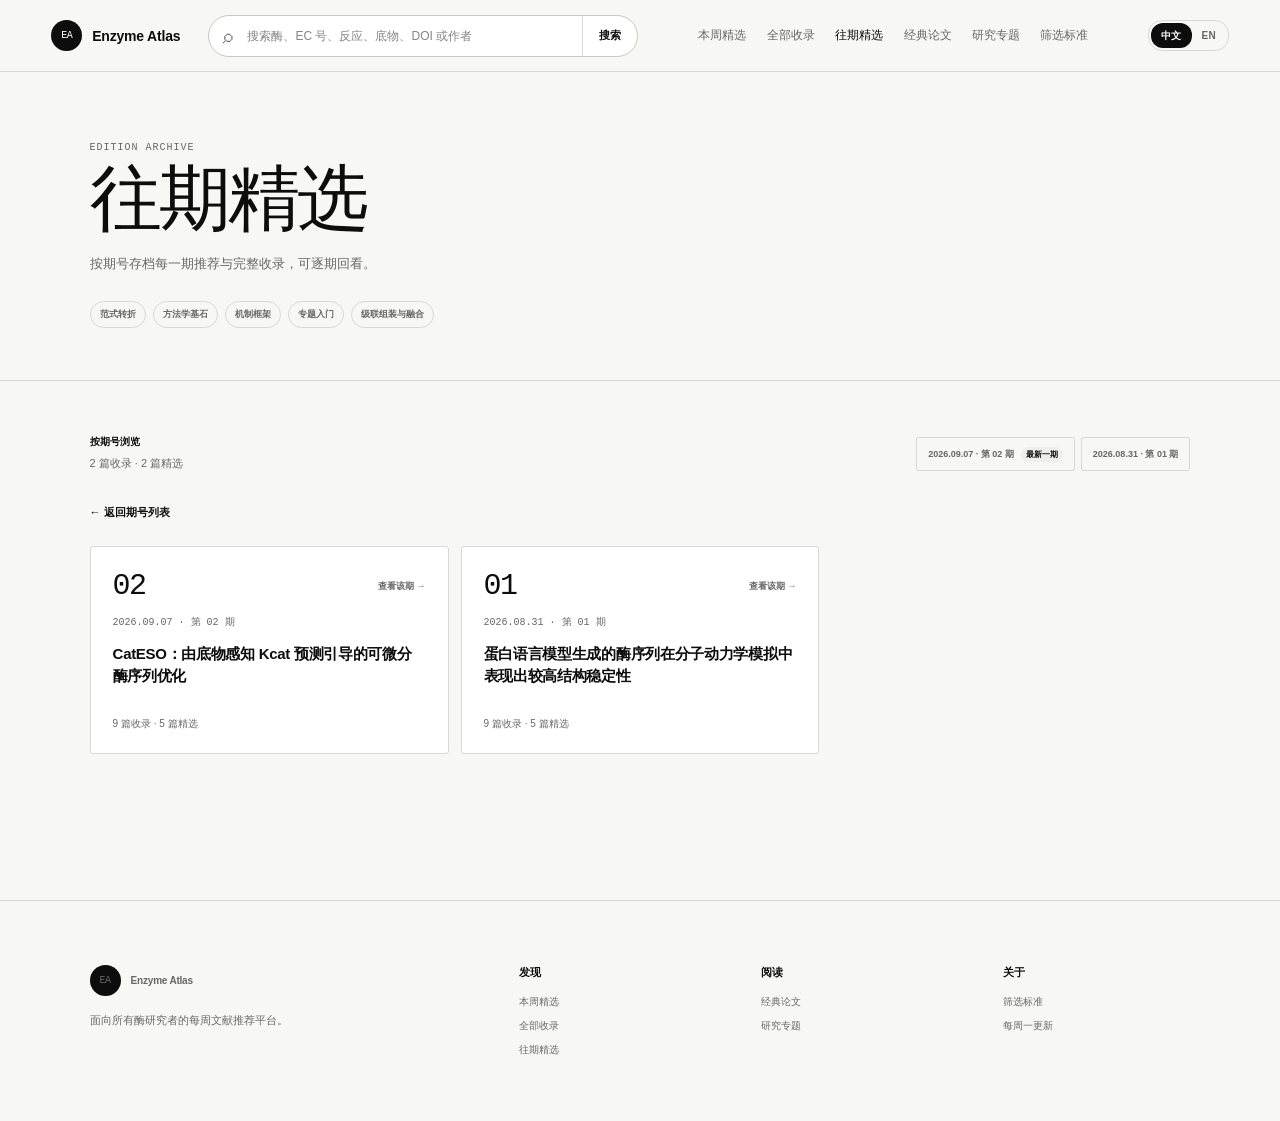
==== archive.html @ 98eb0176 "Add bilingual zh/en runtime, edition numbering and past-edition archive" ====
<!doctype html>
<html lang="zh-CN">
<head>
  <meta charset="UTF-8">
  <meta name="viewport" content="width=device-width, initial-scale=1.0">
  <meta name="description" content="按期号回看 Enzyme Atlas 每一期的编辑精选与完整收录。">
  <title>往期精选 | Enzyme Atlas</title>
  <link rel="icon" href="data:,">
  <link rel="stylesheet" href="styles.css">
  <script src="i18n.js"></script>
</head>
<body data-page="archive">
  <header class="topbar">
    <a class="brand" href="index.html" aria-label="Enzyme Atlas 首页" data-i18n-aria="brand_aria"><span class="brand-mark" aria-hidden="true">EA</span><span>Enzyme Atlas</span></a>
    <form class="site-search" action="search.html" role="search"><span class="search-icon" aria-hidden="true">⌕</span><input name="q" type="search" placeholder="搜索酶、EC 号、反应、底物、DOI 或作者" aria-label="全站文献搜索" data-i18n-placeholder="search_placeholder" data-i18n-aria="search_aria"><button data-i18n="search_button">搜索</button></form>
    <nav class="main-nav" aria-label="主导航" data-i18n-aria="nav_aria"><a href="index.html#latest" data-i18n="nav_home">本周精选</a><a href="index.html#all-papers" data-i18n="nav_all">全部收录</a><a class="active" href="archive.html" data-i18n="nav_editions">往期精选</a><a href="classics.html" data-i18n="nav_classics">经典论文</a><a href="topics.html" data-i18n="nav_topics">研究专题</a><a href="index.html#method" data-i18n="nav_method">筛选标准</a></nav>
    <div class="header-actions"><span class="lang-slot" data-lang-slot></span></div>
  </header>

  <main class="subpage-main archive-page">
    <header class="subpage-hero"><div><p class="eyebrow" data-i18n="archive_eyebrow">EDITION ARCHIVE</p><h1 data-i18n="archive_title">往期精选</h1><p data-i18n="archive_desc">按期号存档每一期推荐与完整收录，可逐期回看。</p><div class="classic-rule"><span data-i18n="rule_paradigm">范式转折</span><span data-i18n="rule_method">方法学基石</span><span data-i18n="rule_mechanism">机制框架</span><span data-i18n="rule_primer">专题入门</span><span data-i18n="rule_cascade">级联组装与融合</span></div></div></header>
    <section class="subpage-content">
      <div class="archive-toolbar">
        <div><span class="toolbar-label" data-i18n="archive_switch_label">按期号浏览</span><p class="classic-count" id="archiveStatus" aria-live="polite" data-i18n="archive_loading">正在载入期号数据…</p></div>
        <nav class="classic-filters" id="editionSwitcher" aria-label="往期期号"></nav>
      </div>
      <p class="archive-viewing" id="archiveViewing" hidden></p>
      <a class="archive-back" id="archiveBack" href="archive.html" hidden data-i18n="archive_back">← 返回期号列表</a>
      <p class="archive-note" id="archiveNote" hidden data-i18n="archive_readonly_note">往期内容为存档视图，收藏与阅读清单请回到首页当期使用。</p>

      <section class="edition-grid" id="archiveList"></section>

      <div id="archiveDetail" hidden>
        <section class="section featured-section"><div class="section-heading"><div><p class="eyebrow" data-i18n="featured_eyebrow">CURATED THIS WEEK</p><h2 id="archiveFeaturedTitle"></h2></div></div><div class="feature-grid" id="archiveFeatured"></div></section>
        <section class="section paper-section"><div class="section-heading paper-heading"><div><p class="eyebrow" data-i18n="intake_eyebrow">COMPLETE INTAKE</p><h2 id="archiveIntakeTitle" data-i18n="archive_intake_title">该期全部收录</h2></div></div><p class="result-count" id="archiveCount"></p><div class="paper-list" id="archivePapers"></div></section>
        <section class="section observation-section"><div class="section-heading"><div><p class="eyebrow" data-i18n="obs_eyebrow">EDITORIAL NOTES</p><h2 data-i18n="archive_obs_title">该期领域观察</h2></div></div><div class="observation-grid" id="archiveObservations"></div></section>
      </div>
    </section>
  </main>

  <footer class="site-footer"><div class="footer-brand"><a class="brand" href="index.html"><span class="brand-mark" aria-hidden="true">EA</span><span>Enzyme Atlas</span></a><p data-i18n="footer_desc">面向所有酶研究者的每周文献推荐平台。</p></div><div><strong data-i18n="footer_discover">发现</strong><a href="index.html#latest" data-i18n="nav_home">本周精选</a><a href="index.html#all-papers" data-i18n="nav_all">全部收录</a><a href="archive.html" data-i18n="nav_editions">往期精选</a></div><div><strong data-i18n="footer_reading">阅读</strong><a href="classics.html" data-i18n="nav_classics">经典论文</a><a href="topics.html" data-i18n="nav_topics">研究专题</a></div><div><strong data-i18n="footer_about">关于</strong><a href="index.html#method" data-i18n="nav_method">筛选标准</a><span data-i18n="footer_weekly">每周一更新</span></div></footer>
  <script src="archive.js"></script>
</body>
</html>
---- styles.css ----
:root {
  --ink: #0d0d0d;
  --paper: #f7f7f5;
  --surface: #ffffff;
  --surface-soft: #eeeeec;
  --line: #d8d8d4;
  --line-dark: #2f2f2f;
  --muted: #676767;
  --subtle: #969696;
  --green: #0d0d0d;
  --lime: #0d0d0d;
  --orange: #0d0d0d;
  --max-width: 1440px;
}

* { box-sizing: border-box; }
html { scroll-behavior: smooth; }
body {
  margin: 0;
  background: var(--paper);
  color: var(--ink);
  font-family: "Segoe UI", "Microsoft YaHei", Arial, sans-serif;
  -webkit-font-smoothing: antialiased;
}
button, input, select { font: inherit; }
button { cursor: pointer; }
a { color: inherit; }
h1, h2, h3, p { margin-top: 0; }
:focus-visible { outline: 2px solid var(--ink); outline-offset: 3px; }

.topbar {
  min-height: 72px;
  padding: 11px clamp(20px, 4vw, 64px);
  display: grid;
  grid-template-columns: auto minmax(270px, 430px) 1fr auto;
  align-items: center;
  gap: clamp(16px, 2.2vw, 34px);
  border-bottom: 1px solid var(--line);
  background: rgba(247, 247, 245, .96);
  position: sticky;
  top: 0;
  z-index: 20;
  backdrop-filter: blur(14px);
}
.brand {
  display: inline-flex;
  align-items: center;
  gap: 10px;
  color: var(--ink);
  font-size: 14px;
  font-weight: 700;
  letter-spacing: -.2px;
  text-decoration: none;
  white-space: nowrap;
}
.brand-mark {
  width: 31px;
  height: 31px;
  display: grid;
  place-items: center;
  border-radius: 50%;
  background: var(--ink);
  color: #fff;
  font: 500 10px "DM Mono", monospace;
  letter-spacing: -.5px;
}
.site-search {
  height: 42px;
  display: grid;
  grid-template-columns: 36px minmax(0, 1fr) auto;
  align-items: center;
  border: 1px solid #c7c7c3;
  border-radius: 22px;
  background: var(--surface);
  overflow: hidden;
  transition: border-color .18s, box-shadow .18s;
}
.site-search:focus-within { border-color: var(--ink); box-shadow: 0 0 0 1px var(--ink); }
.search-icon, .site-search > span { padding-left: 14px; color: var(--muted); font-size: 19px; line-height: 1; }
.site-search input { width: 100%; min-width: 0; border: 0; outline: 0; background: transparent; color: var(--ink); font-size: 12px; }
.site-search input::placeholder { color: #858585; }
.site-search button { height: 100%; padding: 0 16px; border: 0; border-left: 1px solid var(--line); background: transparent; color: var(--ink); font-size: 11px; font-weight: 700; }
.site-search button:hover { background: var(--ink); color: #fff; }
.main-nav { display: flex; justify-content: center; gap: clamp(13px, 1.6vw, 25px); min-width: 0; }
.main-nav a { color: var(--muted); font-size: 12px; text-decoration: none; white-space: nowrap; }
.main-nav a.active, .main-nav a:hover { color: var(--ink); }
.header-actions { display: flex; align-items: center; gap: 9px; }
.icon-button { width: 37px; height: 37px; position: relative; border: 1px solid var(--line); border-radius: 50%; background: transparent; color: var(--ink); font-size: 19px; }
.icon-button:hover { border-color: var(--ink); }
.icon-button span { min-width: 16px; padding: 1px 4px; position: absolute; right: -3px; top: -5px; border: 2px solid var(--paper); border-radius: 10px; background: var(--ink); color: #fff; font: 9px "DM Mono", monospace; }
.subscribe-button, .primary-button { display: inline-flex; align-items: center; justify-content: center; gap: 8px; border: 1px solid var(--ink); border-radius: 22px; background: var(--ink); color: #fff; padding: 10px 17px; font-size: 11px; font-weight: 700; text-decoration: none; transition: opacity .18s, transform .18s; }
.subscribe-button:hover, .primary-button:hover { opacity: .8; }
.subscribe-button span, .primary-button span { font-size: 15px; line-height: 1; }
.primary-button.dark { background: var(--ink); color: #fff; }

.hero {
  height: 153px;
  min-height: 0;
  padding: 22px clamp(22px, 7vw, 112px);
  display: flex;
  align-items: center;
  justify-content: space-between;
  gap: 40px;
  border-bottom: 1px solid var(--line);
  background: var(--paper);
  overflow: hidden;
}
.hero-copy { min-width: 0; }
.eyebrow { margin: 0 0 9px; color: var(--muted); font: 500 10px "DM Mono", monospace; letter-spacing: 1px; text-transform: uppercase; }
.hero h1 { margin: 0 0 7px; font-size: clamp(25px, 2.8vw, 40px); line-height: 1.08; letter-spacing: -1.6px; font-weight: 500; white-space: nowrap; }
.hero-description { margin: 0; color: var(--muted); font-size: 12px; line-height: 1.5; }
.hero-button { flex: 0 0 auto; }

.edition-bar {
  min-height: 66px;
  padding: 13px clamp(22px, 5vw, 76px);
  display: grid;
  grid-template-columns: 1fr auto auto;
  align-items: center;
  gap: 36px;
  background: var(--ink);
  color: #fff;
}
.edition-bar > div { display: flex; align-items: center; gap: 14px; }
.edition-kicker { color: #a9a9a9; font: 9px "DM Mono", monospace; letter-spacing: 1px; }
.edition-bar strong { font-size: 12px; }
.edition-bar p { margin: 0; color: #c7c7c7; font-size: 11px; }
.edition-bar p strong { color: #fff; font-size: 18px; margin-right: 2px; }
.edition-bar p i { display: inline-block; width: 3px; height: 3px; margin: 0 12px 2px; border-radius: 50%; background: #777; }
.edition-bar a { color: #fff; font-size: 11px; font-weight: 700; text-decoration: none; }

.intent-strip {
  max-width: var(--max-width);
  margin: 0 auto;
  padding: 0 clamp(22px, 5vw, 76px);
  display: grid;
  grid-template-columns: repeat(3, 1fr);
  border-bottom: 1px solid var(--line);
}
.intent-strip > a { min-height: 96px; padding: 22px 20px; display: grid; grid-template-columns: auto 1fr auto; align-items: center; gap: 16px; border-right: 1px solid var(--line); text-decoration: none; }
.intent-strip > a:first-child { border-left: 1px solid var(--line); }
.intent-strip > a:hover { background: var(--surface); }
.intent-strip > a > span { color: var(--subtle); font: 10px "DM Mono", monospace; }
.intent-strip strong { display: block; margin-bottom: 4px; font-size: 13px; }
.intent-strip small { color: var(--muted); font-size: 11px; }
.intent-strip b { font-weight: 400; }

.section { max-width: var(--max-width); margin: 0 auto; padding: 88px clamp(22px, 7vw, 112px); }
.section-heading { margin-bottom: 34px; display: grid; grid-template-columns: minmax(300px, 1fr) minmax(230px, 390px) auto; align-items: end; gap: 36px; }
.section-heading h2, .classics-intro h2, .method-section h2 { margin: 0; font-size: clamp(32px, 3.5vw, 49px); line-height: 1.08; letter-spacing: -2px; font-weight: 500; }
.section-heading > p { max-width: 390px; margin: 0; color: var(--muted); font-size: 12px; line-height: 1.7; }
.arrow-link, .topic-page-link { color: var(--ink); font-size: 11px; font-weight: 700; text-decoration: none; white-space: nowrap; }
.arrow-link:hover, .topic-page-link:hover { text-decoration: underline; text-underline-offset: 5px; }

.feature-grid { display: grid; grid-template-columns: repeat(3, minmax(0, 1fr)); gap: 12px; }
.feature-card { min-height: 355px; padding: 25px; display: flex; flex-direction: column; border: 1px solid var(--line); border-radius: 3px; background: var(--surface); transition: transform .18s, box-shadow .18s; }
.feature-card:first-child { grid-column: span 2; background: var(--ink); color: #fff; border-color: var(--ink); }
.feature-card:hover { transform: translateY(-2px); box-shadow: 0 12px 28px rgba(0,0,0,.07); }
.card-meta { display: flex; justify-content: space-between; gap: 16px; color: var(--muted); font: 9px "DM Mono", monospace; }
.feature-card:first-child .card-meta { color: #aaa; }
.feature-card h3 { max-width: 720px; margin: 30px 0 12px; font-size: clamp(19px, 1.6vw, 25px); line-height: 1.3; letter-spacing: -.7px; font-weight: 600; }
.feature-card:first-child h3 { font-size: clamp(24px, 2.4vw, 36px); }
.card-summary { max-width: 730px; margin: 0 0 13px; color: #333; font-size: 12px; line-height: 1.7; }
.feature-card:first-child .card-summary { color: #e8e8e8; }
.card-why { max-width: 730px; margin: 0; color: var(--muted); font-size: 11px; line-height: 1.65; }
.card-why b { display: block; margin-bottom: 3px; color: var(--ink); font-size: 10px; }
.feature-card:first-child .card-why { color: #bdbdbd; }
.feature-card:first-child .card-why b { color: #fff; }
.card-labels, .row-labels { display: flex; flex-wrap: wrap; gap: 5px; margin: 12px 0; }
.recommend-label, .topic-label { padding: 4px 7px; border: 1px solid var(--line); border-radius: 12px; background: transparent; color: #4d4d4d; font-size: 9px; font-weight: 600; }
.feature-card:first-child .recommend-label { border-color: #444; color: #d8d8d8; }
.card-audience { margin: 0 0 15px; color: var(--muted); font-size: 10px; line-height: 1.5; }
.feature-card:first-child .card-audience { color: #999; }
.card-actions { margin-top: auto; display: flex; justify-content: space-between; align-items: center; gap: 16px; }
.read-link { padding: 0; border: 0; background: transparent; color: inherit; font-size: 11px; font-weight: 700; text-decoration: underline; text-underline-offset: 4px; }
.source-link { margin-left: 12px; color: inherit; font-size: 10px; font-weight: 600; text-decoration: none; }
.source-link:hover { text-decoration: underline; text-underline-offset: 4px; }
.save-btn { width: 33px; height: 33px; flex: 0 0 auto; border: 1px solid var(--line); border-radius: 50%; background: transparent; color: inherit; font-size: 15px; }
.feature-card:first-child .save-btn { border-color: #555; }
.save-btn.saved { background: var(--ink); color: #fff; border-color: var(--ink); }
.feature-card:first-child .save-btn.saved { background: #fff; color: var(--ink); border-color: #fff; }

.paper-section { max-width: none; background: var(--surface); }
.paper-section > * { max-width: calc(var(--max-width) - 224px); margin-left: auto; margin-right: auto; }
.result-count { padding: 13px 0; margin-bottom: 0; border-top: 1px solid var(--ink); color: var(--muted); font-size: 11px; }
.result-count strong { color: var(--ink); font-size: 18px; }
.paper-row { padding: 20px 0; display: grid; grid-template-columns: 96px minmax(0, 1fr) 70px 205px; align-items: start; gap: 21px; border-top: 1px solid var(--line); }
.paper-row:last-child { border-bottom: 1px solid var(--line); }
.paper-date { color: var(--muted); font: 10px "DM Mono", monospace; padding-top: 4px; }
.paper-title { display: inline-block; margin-bottom: 6px; color: var(--ink); font-size: 14px; font-weight: 650; line-height: 1.45; text-decoration: none; }
.paper-title:hover { text-decoration: underline; text-underline-offset: 4px; }
.paper-sub { color: var(--muted); font-size: 10px; line-height: 1.5; }
.row-labels { margin: 9px 0 0; }
.topic-label { border-color: #aaa; color: var(--ink); }
.paper-score { text-align: center; }
.paper-score b { display: block; font-size: 21px; font-weight: 500; }
.paper-score span { color: var(--muted); font-size: 9px; }
.read-state { display: flex; justify-content: flex-end; flex-wrap: wrap; gap: 5px; }
.action-button, .muted-button { padding: 6px 9px; border: 1px solid var(--line); border-radius: 14px; background: transparent; color: var(--ink); font-size: 9px; font-weight: 650; }
.action-button:hover, .action-button.active { border-color: var(--ink); background: var(--ink); color: #fff; }
.muted-button { color: var(--muted); }
.empty-state { padding: 30px 0; color: var(--muted); font-size: 12px; }

.observation-section { padding-top: 92px; }
.observation-grid { display: grid; grid-template-columns: repeat(3, 1fr); border-top: 1px solid var(--line); border-left: 1px solid var(--line); }
.observation-grid article { min-height: 186px; padding: 25px; border-right: 1px solid var(--line); border-bottom: 1px solid var(--line); background: var(--surface); }
.observation-grid span { color: var(--subtle); font: 10px "DM Mono", monospace; }
.observation-grid h3 { margin: 37px 0 10px; font-size: 16px; }
.observation-grid p { margin: 0; color: var(--muted); font-size: 11px; line-height: 1.75; }

.classics-section { max-width: none; display: grid; grid-template-columns: .9fr 1.1fr; gap: clamp(50px, 9vw, 140px); background: var(--surface-soft); }
.classics-section > *:first-child { margin-left: max(0px, calc((100vw - var(--max-width)) / 2 + 112px)); }
.classics-section > *:last-child { margin-right: max(0px, calc((100vw - var(--max-width)) / 2 + 112px)); }
.classics-intro p:not(.eyebrow) { max-width: 520px; margin: 20px 0 26px; color: var(--muted); font-size: 12px; line-height: 1.75; }
.reading-path > p { margin: 0 0 15px; color: var(--muted); font: 10px "DM Mono", monospace; text-transform: uppercase; }
.reading-path ol { margin: 0; padding: 0; list-style: none; border-top: 1px solid #bcbcb7; }
.reading-path li { padding: 18px 0; display: grid; grid-template-columns: 42px 1fr auto; align-items: center; gap: 10px; border-bottom: 1px solid #bcbcb7; }
.reading-path li span { color: var(--subtle); font: 10px "DM Mono", monospace; }
.reading-path li b { font-size: 13px; }
.reading-path li small { color: var(--muted); font-size: 10px; }
.topic-page-link { display: inline-block; margin-top: 20px; }

.method-section { display: grid; grid-template-columns: .75fr 1.25fr; gap: clamp(50px, 8vw, 120px); background: var(--ink); color: #fff; max-width: none; }
.method-section > *:first-child { margin-left: max(0px, calc((100vw - var(--max-width)) / 2 + 112px)); }
.method-section > *:last-child { margin-right: max(0px, calc((100vw - var(--max-width)) / 2 + 112px)); }
.method-section .eyebrow { color: #999; }
.method-intro > p:not(.eyebrow) { margin: 18px 0 28px; color: #b8b8b8; font-size: 12px; line-height: 1.7; }
.method-facts { margin: 0; border-top: 1px solid #333; }
.method-facts div { padding: 11px 0; display: flex; justify-content: space-between; border-bottom: 1px solid #333; }
.method-facts dt { color: #999; font-size: 10px; }
.method-facts dd { margin: 0; color: #fff; font-size: 10px; font-weight: 700; }
.principles { display: grid; grid-template-columns: 1fr 1fr; border-top: 1px solid var(--line-dark); border-left: 1px solid var(--line-dark); }
.principles article { min-height: 150px; padding: 21px; border-right: 1px solid var(--line-dark); border-bottom: 1px solid var(--line-dark); }
.principles span { color: #888; font: 10px "DM Mono", monospace; }
.principles h3 { margin: 26px 0 8px; font-size: 15px; }
.principles p { margin: 0; color: #aaa; font-size: 11px; line-height: 1.7; }

.site-footer { padding: 64px clamp(22px, 7vw, 112px); display: grid; grid-template-columns: 2fr repeat(3, 1fr); gap: 55px; border-top: 1px solid var(--line); background: var(--paper); }
.site-footer .footer-brand p { max-width: 280px; margin: 16px 0 0; color: var(--muted); font-size: 11px; line-height: 1.6; }
.site-footer > div:not(.footer-brand) { display: flex; flex-direction: column; align-items: flex-start; gap: 10px; }
.site-footer strong { margin-bottom: 5px; font-size: 11px; }
.site-footer a, .site-footer span { color: var(--muted); font-size: 10px; text-decoration: none; }
.site-footer a:hover { color: var(--ink); text-decoration: underline; text-underline-offset: 4px; }

dialog { width: min(760px, calc(100vw - 30px)); max-height: calc(100vh - 40px); padding: 0; border: 1px solid var(--line); border-radius: 7px; box-shadow: 0 30px 80px rgba(0,0,0,.25); background: var(--surface); color: var(--ink); }
dialog::backdrop { background: rgba(0,0,0,.7); }
.dialog-close { position: absolute; right: 14px; top: 10px; z-index: 2; border: 0; background: transparent; color: var(--ink); font-size: 26px; }
.modal-copy { padding: 42px; }
.modal-copy h2 { margin-bottom: 12px; font-size: 30px; line-height: 1.2; letter-spacing: -1px; }
.modal-copy > p:not(.eyebrow) { color: var(--muted); font-size: 12px; line-height: 1.7; }
.modal-copy label { display: block; margin: 22px 0 12px; font-size: 11px; font-weight: 700; }
.modal-copy input { width: 100%; display: block; margin-top: 8px; padding: 12px; border: 1px solid var(--line); border-radius: 4px; }
.detail-meta { margin: 17px 0; color: var(--muted); font: 10px/1.65 "DM Mono", monospace; }
.quick-grid { display: grid; grid-template-columns: 1fr 1fr; margin: 20px 0; border-top: 1px solid var(--line); border-left: 1px solid var(--line); }
.quick-grid > div { padding: 16px; border-right: 1px solid var(--line); border-bottom: 1px solid var(--line); }
.quick-grid h3 { margin: 0 0 7px; font-size: 11px; }
.quick-grid p { margin: 0; color: var(--muted); font-size: 11px; line-height: 1.7; }
.verification-note { margin: -2px 0 20px; padding: 12px 14px; border-left: 2px solid var(--ink); background: var(--surface-soft); color: var(--muted); font-size: 10px; line-height: 1.65; }
.verification-note b { display: block; margin-bottom: 3px; color: var(--ink); }
.detail-actions { display: flex; align-items: center; flex-wrap: wrap; gap: 7px; }
.subscription-topics { display: grid; grid-template-columns: 1fr 1fr; gap: 7px; margin: 15px 0 20px; }
.topic-check { margin: 0 !important; padding: 9px; border: 1px solid var(--line); border-radius: 3px; font-size: 10px !important; font-weight: 500 !important; }
.form-note { margin-top: 13px !important; color: var(--ink) !important; font-weight: 700; }
.export-button { margin-bottom: 18px; padding: 9px 12px; border: 1px solid var(--ink); border-radius: 18px; background: var(--ink); color: #fff; font-size: 10px; font-weight: 700; }
.reading-section { padding: 14px 0; border-top: 1px solid var(--line); }
.reading-section h3 { margin: 0 0 8px; font-size: 12px; }
.reading-section h3 small, .reading-section > p { color: var(--muted); }
.saved-item { padding: 13px 0; display: flex; justify-content: space-between; gap: 15px; border-top: 1px solid var(--line); font-size: 11px; }
.saved-item small { display: block; margin-top: 4px; color: var(--muted); font-size: 9px; }
.saved-item a { margin-right: 7px; font-size: 10px; font-weight: 700; text-decoration: none; }
.saved-item button { border: 0; background: transparent; color: var(--muted); font-size: 10px; }

/* Shared subpage design */
.subpage-main { min-height: calc(100vh - 72px); }
.subpage-hero { padding: 70px clamp(22px, 7vw, 112px) 52px; border-bottom: 1px solid var(--line); }
.subpage-hero > div { max-width: 850px; }
.subpage-hero h1 { margin: 0 0 18px; font-size: clamp(42px, 6vw, 72px); line-height: 1; letter-spacing: -3px; font-weight: 500; }
.subpage-hero p:not(.eyebrow) { max-width: 700px; margin: 0; color: var(--muted); font-size: 13px; line-height: 1.8; }
.subpage-content { padding: 54px clamp(22px, 7vw, 112px) 90px; }
.purpose-note { max-width: 760px; margin: 0 0 28px; padding: 15px 17px; border-left: 2px solid var(--ink); background: var(--surface-soft); color: var(--muted); font-size: 11px; line-height: 1.7; }

.search-page .search-workspace { max-width: 980px; }
.search-page .site-search { width: 100%; max-width: 760px; height: 52px; margin-bottom: 18px; border-radius: 27px; }
.search-page .site-search button { padding: 0 23px; }
.search-note { margin-bottom: 25px; color: var(--muted); font-size: 11px; }
.search-row { padding: 22px 0; display: grid; grid-template-columns: 110px minmax(0, 1fr) 150px; gap: 20px; border-top: 1px solid var(--line); }
.search-row:last-child { border-bottom: 1px solid var(--line); }
.search-row small { color: var(--muted); font: 10px "DM Mono", monospace; }
.search-row h2 { margin: 0 0 6px; font-size: 16px; line-height: 1.4; }
.search-row h2 a { text-decoration: none; }
.search-row h2 a:hover { text-decoration: underline; text-underline-offset: 4px; }
.search-row p { margin: 0; color: var(--muted); font-size: 10px; line-height: 1.6; }
.search-row > span { color: var(--muted); font-size: 10px; font-weight: 700; text-align: right; }

.classic-rule { display: flex; flex-wrap: wrap; gap: 7px; margin-top: 26px; }
.classic-rule span { padding: 6px 9px; border: 1px solid var(--line); border-radius: 14px; color: var(--muted); font-size: 9px; font-weight: 700; }
.classic-source-stats { display: grid; grid-template-columns: repeat(5, 1fr); margin: 24px 0 30px; border: 1px solid var(--line); border-right: 0; }
.classic-source-stat { min-height: 88px; padding: 18px; display: flex; flex-direction: column; justify-content: space-between; border-right: 1px solid var(--line); background: var(--surface); }
.classic-source-stat strong { font-size: 26px; line-height: 1; letter-spacing: -1.5px; }
.classic-source-stat span { color: var(--muted); font: 9px "DM Mono", monospace; }
.classic-toolbar { margin-bottom: 18px; display: flex; align-items: flex-end; justify-content: space-between; gap: 24px; }
.toolbar-label { display: block; margin-bottom: 7px; color: var(--ink); font-size: 10px; font-weight: 750; }
.classic-count { margin: 0; color: var(--muted); font-size: 11px; }
.classic-count strong { color: var(--ink); font-size: 18px; }
.classic-filters { display: flex; flex-wrap: wrap; justify-content: flex-end; gap: 6px; }
.classic-filter { min-height: 34px; padding: 7px 11px; border: 1px solid var(--line); border-radius: 2px; background: transparent; color: var(--muted); font-size: 9px; font-weight: 700; cursor: pointer; }
.classic-filter:hover { border-color: var(--ink); color: var(--ink); }
.classic-filter.active { border-color: var(--ink); background: var(--ink); color: #fff; }
.classic-grid { display: grid; grid-template-columns: repeat(3, 1fr); gap: 12px; }
.classic-card { min-height: 315px; padding: 24px; display: flex; flex-direction: column; border: 1px solid var(--line); border-radius: 3px; background: var(--surface); }
.classic-card:nth-child(6n+1) { background: var(--ink); color: #fff; border-color: var(--ink); }
.classic-meta { display: flex; justify-content: space-between; color: var(--muted); font: 9px "DM Mono", monospace; }
.classic-card:nth-child(6n+1) .classic-meta, .classic-card:nth-child(6n+1) .classic-note { color: #aaa; }
.classic-badges { display: flex; flex-wrap: wrap; gap: 6px; margin-top: 14px; }
.classic-badges span { padding: 4px 6px; border: 1px solid var(--line); border-radius: 2px; color: var(--muted); font: 8px "DM Mono", monospace; }
.classic-card:nth-child(6n+1) .classic-badges span { border-color: #444; color: #bbb; }
.classic-badges .source-badge { border-color: #9b1c31; color: #9b1c31; }
.classic-card h2 { margin: 22px 0 12px; font-size: 18px; line-height: 1.4; letter-spacing: -.4px; }
.classic-note { margin: 0; color: var(--muted); font-size: 11px; line-height: 1.7; }
.classic-bottom { margin-top: auto; padding-top: 14px; border-top: 1px solid var(--line); }
.classic-card:nth-child(6n+1) .classic-bottom { border-color: #444; }
.classic-citation { color: var(--muted); font-size: 10px; line-height: 1.6; }
.classic-card:nth-child(6n+1) .classic-citation { color: #aaa; }
.classic-bottom a { display: inline-block; margin-top: 12px; font-size: 10px; font-weight: 700; text-decoration: underline; text-underline-offset: 4px; }

.topics-browser { display: grid; grid-template-columns: repeat(3, 1fr); border-top: 1px solid var(--line); border-left: 1px solid var(--line); }
.topics-browser a { min-height: 166px; padding: 23px; display: flex; flex-direction: column; justify-content: space-between; border-right: 1px solid var(--line); border-bottom: 1px solid var(--line); background: var(--surface); color: var(--ink); text-decoration: none; }
.topics-browser a:hover { background: var(--ink); color: #fff; }
.topics-browser small { color: var(--subtle); font: 10px "DM Mono", monospace; }
.topics-browser h2 { max-width: 280px; margin: 33px 0 0; font-size: 16px; line-height: 1.4; letter-spacing: -.3px; }

@media (max-width: 1240px) {
  .topbar { grid-template-columns: auto minmax(260px, 1fr) auto; }
  .main-nav { grid-column: 1 / -1; grid-row: 2; justify-content: flex-start; padding-top: 2px; }
  .section, .subpage-content { padding-left: 54px; padding-right: 54px; }
  .classics-section > *:first-child, .method-section > *:first-child { margin-left: 0; }
  .classics-section > *:last-child, .method-section > *:last-child { margin-right: 0; }
  .paper-section > * { max-width: none; }
}

@media (max-width: 900px) {
  .section-heading { grid-template-columns: 1fr auto; }
  .section-heading > p { grid-column: 1 / -1; grid-row: 2; }
  .feature-grid { grid-template-columns: 1fr 1fr; }
  .feature-card:first-child { grid-column: span 2; }
  .paper-row { grid-template-columns: 82px 1fr 65px; }
  .read-state { grid-column: 2 / 4; justify-content: flex-start; }
  .classics-section, .method-section { grid-template-columns: 1fr; gap: 48px; }
  .classic-grid { grid-template-columns: 1fr 1fr; }
  .classic-source-stats { grid-template-columns: repeat(3, 1fr); border-bottom: 0; }
  .classic-source-stat { border-bottom: 1px solid var(--line); }
  .classic-toolbar { align-items: flex-start; flex-direction: column; }
  .classic-filters { justify-content: flex-start; }
}

@media (max-width: 760px) {
  .topbar { padding: 10px 18px; grid-template-columns: 1fr auto; gap: 9px 14px; }
  .site-search { grid-column: 1 / -1; grid-row: 2; }
  .main-nav { grid-row: 3; overflow-x: auto; padding-bottom: 3px; scrollbar-width: none; }
  .header-actions { grid-column: 2; grid-row: 1; }
  .subscribe-button { padding: 9px 12px; }
  .hero { height: auto; min-height: 173px; padding: 23px 20px; align-items: flex-start; flex-direction: column; justify-content: center; gap: 14px; }
  .hero h1 { font-size: 27px; white-space: normal; }
  .hero-description { font-size: 11px; }
  .hero-button { padding: 8px 13px; }
  .edition-bar { grid-template-columns: 1fr auto; gap: 10px; }
  .edition-bar p { grid-column: 1 / -1; grid-row: 2; }
  .edition-bar > div { align-items: flex-start; flex-direction: column; gap: 4px; }
  .intent-strip { grid-template-columns: 1fr; padding: 0 20px; }
  .intent-strip > a { min-height: 78px; border-left: 1px solid var(--line); }
  .section, .subpage-content { padding: 65px 20px; }
  .section-heading { display: flex; align-items: flex-start; flex-direction: column; gap: 15px; }
  .section-heading h2, .classics-intro h2, .method-section h2 { font-size: 35px; }
  .feature-grid { grid-template-columns: 1fr; }
  .feature-card:first-child { grid-column: auto; }
  .feature-card, .feature-card:first-child { min-height: 340px; }
  .feature-card:first-child h3 { font-size: 23px; }
  .paper-row { grid-template-columns: 1fr auto; gap: 12px; }
  .paper-date { grid-column: 1 / -1; }
  .paper-score { grid-column: 2; grid-row: 2; }
  .read-state { grid-column: 1 / -1; }
  .observation-grid, .quick-grid, .subscription-topics { grid-template-columns: 1fr; }
  .classics-section, .method-section { padding-left: 20px; padding-right: 20px; }
  .reading-path li { grid-template-columns: 34px 1fr; }
  .reading-path li small { grid-column: 2; }
  .principles { grid-template-columns: 1fr; }
  .site-footer { padding: 50px 20px; grid-template-columns: 1fr 1fr; gap: 36px 24px; }
  .footer-brand { grid-column: 1 / -1; }
  .modal-copy { padding: 36px 22px; }
  .subpage-hero { padding: 52px 20px 40px; }
  .subpage-hero h1 { font-size: 44px; letter-spacing: -2px; }
  .classic-grid, .topics-browser { grid-template-columns: 1fr; }
  .classic-source-stats { grid-template-columns: 1fr 1fr; }
  .search-row { grid-template-columns: 78px 1fr; }
  .search-row > span { grid-column: 2; text-align: left; }
}

@media (prefers-reduced-motion: reduce) {
  html { scroll-behavior: auto; }
  *, *::before, *::after { transition: none !important; }
}

/* ---------------------------------------------------------------
   Bilingual switch + edition archive (added with the i18n release)
   --------------------------------------------------------------- */
.lang-slot { display: inline-flex; align-items: center; }
.lang-switch { display: inline-flex; padding: 2px; border: 1px solid var(--line); border-radius: 14px; background: transparent; }
.lang-option { min-height: 25px; padding: 3px 10px; border: 0; border-radius: 12px; background: transparent; color: var(--muted); font-size: 10px; font-weight: 750; letter-spacing: .2px; }
.lang-option:hover { color: var(--ink); }
.lang-option.active { background: var(--ink); color: #fff; }

.editions-section { max-width: none; background: var(--surface); }
.editions-section > * { max-width: calc(var(--max-width) - 224px); margin-left: auto; margin-right: auto; }
.edition-grid { display: grid; grid-template-columns: repeat(3, minmax(0, 1fr)); gap: 12px; }
.edition-card { min-height: 208px; padding: 22px; display: flex; flex-direction: column; border: 1px solid var(--line); border-radius: 3px; background: var(--surface); color: var(--ink); text-decoration: none; transition: transform .18s, box-shadow .18s; }
.edition-card:hover { transform: translateY(-2px); box-shadow: 0 12px 28px rgba(0,0,0,.07); }
.edition-card-top { display: flex; align-items: center; justify-content: space-between; gap: 12px; }
.edition-number { font: 500 30px "DM Mono", monospace; letter-spacing: -1.5px; }
.edition-tag { color: var(--muted); font-size: 9px; font-weight: 700; }
.edition-card:hover .edition-tag { color: var(--ink); }
.edition-card-meta { margin: 12px 0 0; color: var(--muted); font: 10px "DM Mono", monospace; }
.edition-card h3 { margin: 14px 0 10px; font-size: 15px; line-height: 1.45; letter-spacing: -.3px; font-weight: 600; }
.edition-card-counts { margin: auto 0 0; color: var(--muted); font-size: 10px; }
.editions-note { margin: 0; color: var(--muted); font-size: 11px; }

.archive-toolbar { margin-bottom: 18px; display: flex; align-items: flex-end; justify-content: space-between; gap: 24px; }
.archive-viewing { margin: 24px 0 0; padding: 14px 16px; border-left: 2px solid var(--ink); background: var(--surface-soft); font-size: 12px; font-weight: 700; }
.archive-note { margin: 10px 0 0; color: var(--muted); font-size: 10px; line-height: 1.7; }
.archive-back { display: inline-block; margin: 16px 0 0; font-size: 11px; font-weight: 700; text-decoration: none; }
.archive-back:hover { text-decoration: underline; text-underline-offset: 4px; }
.archive-page .edition-grid { margin-top: 26px; }
.archive-page #archiveDetail { margin-top: 40px; }
.archive-page .section { padding-left: 0; padding-right: 0; }
.archive-page .section:first-child { padding-top: 10px; }
.classic-filter { display: inline-flex; align-items: center; gap: 7px; text-decoration: none; }
.edition-latest { padding: 2px 5px; border-radius: 8px; background: var(--surface-soft); color: var(--ink); font-size: 8px; font-weight: 700; }
.classic-filter.active .edition-latest { background: #fff; color: var(--ink); }

@media (max-width: 1240px) {
  .editions-section > * { max-width: none; }
}

@media (max-width: 900px) {
  .edition-grid { grid-template-columns: 1fr 1fr; }
  .archive-toolbar { align-items: flex-start; flex-direction: column; }
}

@media (max-width: 760px) {
  .edition-grid { grid-template-columns: 1fr; }
  .lang-option { padding: 3px 8px; font-size: 9px; }
  .editions-section { padding-left: 20px; padding-right: 20px; }
}
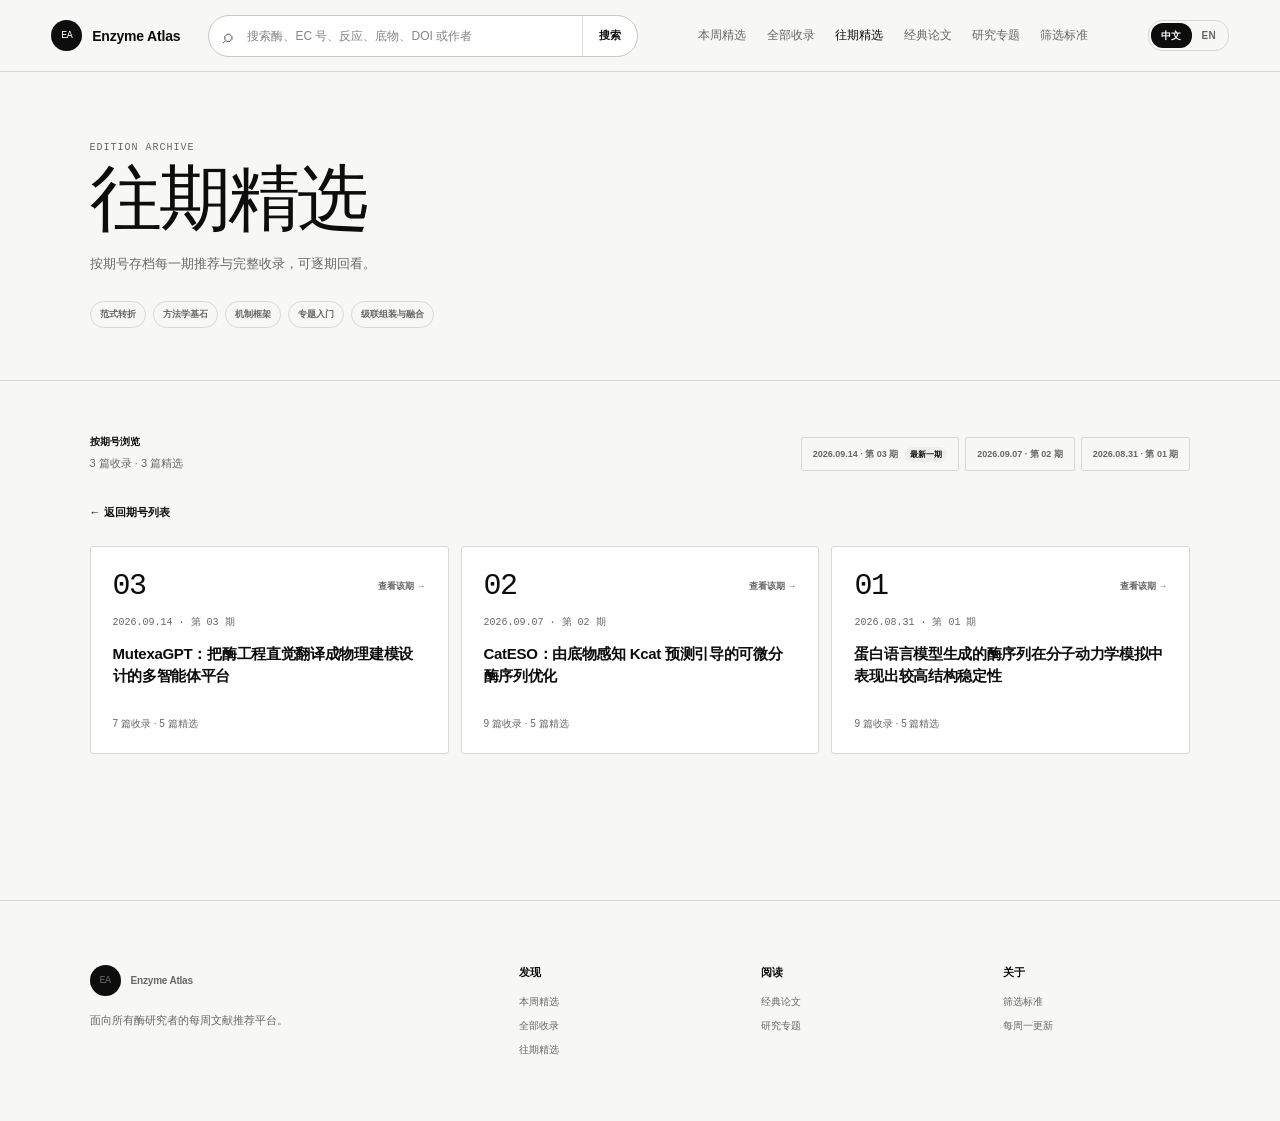
==== commit c045c4c4: "Point the site at the neutral organization address The repository now lives under the enzyme-atlas o" ====
--- a/archive.html
+++ b/archive.html
@@ -6,6 +6,15 @@
   <meta name="description" content="按期号回看 Enzyme Atlas 每一期的编辑精选与完整收录。">
   <title>往期精选 | Enzyme Atlas</title>
   <link rel="icon" href="data:,">
+<!-- ea-address:start -->
+  <link rel="canonical" href="https://enzyme-atlas.github.io/enzyme-atlas/archive.html" />
+  <meta property="og:type" content="website" />
+  <meta property="og:site_name" content="Enzyme Atlas" />
+  <meta property="og:title" content="往期精选 | Enzyme Atlas" />
+  <meta property="og:description" content="按期号回看 Enzyme Atlas 每一期的编辑精选与完整收录。" />
+  <meta property="og:url" content="https://enzyme-atlas.github.io/enzyme-atlas/archive.html" />
+  <meta name="twitter:card" content="summary" />
+<!-- ea-address:end -->
   <link rel="stylesheet" href="styles.css">
   <script src="i18n.js"></script>
 </head>
